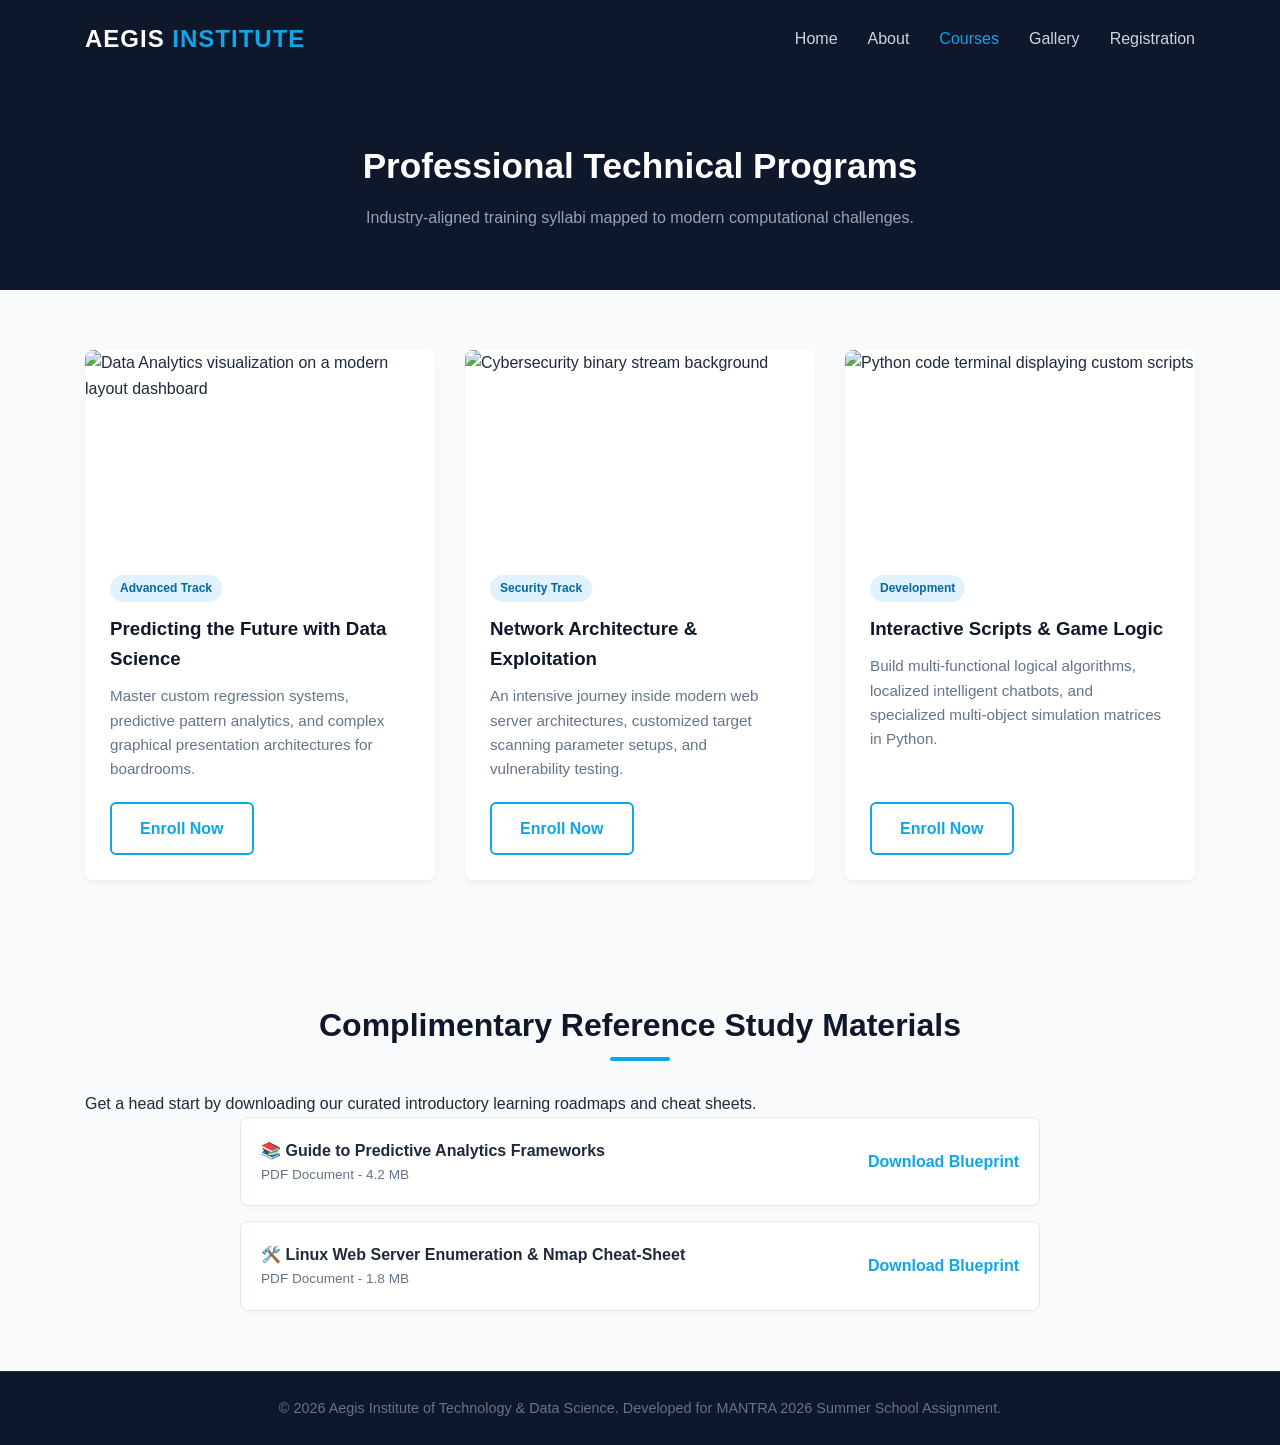
==== courses.html @ f248af70 "Add files via upload" ====
<!DOCTYPE html>
<html lang="en">
<head>
    <meta charset="UTF-8">
    <meta name="viewport" content="width=device-width, initial-scale=1.0">
    <title>Our Courses & Study Materials | Aegis Institute</title>
    <meta name="description" content="Explore our technical tracks: Predictive Analytics, Cybersecurity, and Interactive System Development. Download core study syllabi.">
    <meta name="keywords" content="Data Science Courses, Cybersecurity Training, Interactive Physics Scripting">
    <link rel="stylesheet" href="style.css">
</head>
<body>
    <header>
        <nav class="navbar">
            <div class="logo">AEGIS <span>INSTITUTE</span></div>
            <ul class="nav-links" id="navLinks">
                <li><a href="index.html">Home</a></li>
                <li><a href="about.html">About</a></li>
                <li><a href="courses.html" class="active">Courses</a></li>
                <li><a href="gallery.html">Gallery</a></li>
                <li><a href="contact.html">Registration</a></li>
            </ul>
            <div class="menu-toggle" id="menuToggle">
                <span></span>
                <span></span>
                <span></span>
            </div>
        </nav>
    </header>

    <main>
        <section class="page-header">
            <div class="container">
                <h1>Professional Technical Programs</h1>
                <p>Industry-aligned training syllabi mapped to modern computational challenges.</p>
            </div>
        </section>

        <!-- Programs Grid -->
        <section class="courses-list">
            <div class="container">
                <div class="grid-3">
                    <!-- Course 1 -->
                    <div class="course-card">
                        <img src="https://images.unsplash.com/photo-1551288049-bebda4e38f71?auto=format&fit=crop&w=400&q=80" alt="Data Analytics visualization on a modern layout dashboard" class="course-img">
                        <div class="course-body">
                            <span class="badge">Advanced Track</span>
                            <h3>Predicting the Future with Data Science</h3>
                            <p>Master custom regression systems, predictive pattern analytics, and complex graphical presentation architectures for boardrooms.</p>
                            <div class="course-footer">
                                <a href="contact.html" class="btn btn-secondary">Enroll Now</a>
                            </div>
                        </div>
                    </div>

                    <!-- Course 2 -->
                    <div class="course-card">
                        <img src="https://images.unsplash.com/photo-1526374965328-7f61d4dc18c5?auto=format&fit=crop&w=400&q=80" alt="Cybersecurity binary stream background" class="course-img">
                        <div class="course-body">
                            <span class="badge">Security Track</span>
                            <h3>Network Architecture & Exploitation</h3>
                            <p>An intensive journey inside modern web server architectures, customized target scanning parameter setups, and vulnerability testing.</p>
                            <div class="course-footer">
                                <a href="contact.html" class="btn btn-secondary">Enroll Now</a>
                            </div>
                        </div>
                    </div>

                    <!-- Course 3 -->
                    <div class="course-card">
                        <img src="https://images.unsplash.com/photo-1515879218367-8466d910aaa4?auto=format&fit=crop&w=400&q=80" alt="Python code terminal displaying custom scripts" class="course-img">
                        <div class="course-body">
                            <span class="badge">Development</span>
                            <h3>Interactive Scripts & Game Logic</h3>
                            <p>Build multi-functional logical algorithms, localized intelligent chatbots, and specialized multi-object simulation matrices in Python.</p>
                            <div class="course-footer">
                                <a href="contact.html" class="btn btn-secondary">Enroll Now</a>
                            </div>
                        </div>
                    </div>
                </div>
            </div>
        </section>

        <!-- Study Materials Download Area -->
        <section class="materials-section">
            <div class="container">
                <h2>Complimentary Reference Study Materials</h2>
                <p class="section-desc">Get a head start by downloading our curated introductory learning roadmaps and cheat sheets.</p>
                <div class="materials-list">
                    <div class="material-item">
                        <div class="material-info">
                            <strong>📚 Guide to Predictive Analytics Frameworks</strong>
                            <span>PDF Document - 4.2 MB</span>
                        </div>
                        <a href="#" class="download-link" onclick="alert('Your introductory curriculum handbook is downloading!'); return false;">Download Blueprint</a>
                    </div>
                    <div class="material-item">
                        <div class="material-info">
                            <strong>🛠️ Linux Web Server Enumeration & Nmap Cheat-Sheet</strong>
                            <span>PDF Document - 1.8 MB</span>
                        </div>
                        <a href="#" class="download-link" onclick="alert('Your core scanning protocol reference sheets are downloading!'); return false;">Download Blueprint</a>
                    </div>
                </div>
            </div>
        </section>
    </main>

    <footer>
        <div class="container">
            <p>&copy; 2026 Aegis Institute of Technology & Data Science. Developed for MANTRA 2026 Summer School Assignment.</p>
        </div>
    </footer>

    <script src="script.js"></script>
</body>
</html>
---- style.css ----
/* Base Elements & Universal Resets */
*, *::before, *::after {
    box-sizing: border-box;
    margin: 0;
    padding: 0;
}

body {
    font-family: 'Segoe UI', Tahoma, Geneva, Verdana, sans-serif;
    line-height: 1.6;
    background-color: #f8fafc;
    color: #1e293b;
    display: flex;
    flex-direction: column;
    min-height: 100vh;
}

main {
    flex: 1;
}

.container {
    width: 90%;
    max-width: 1140px;
    margin: 0 auto;
    padding: 0 15px;
}

/* Typography Helpers */
h1, h2, h3 {
    color: #0f172a;
    font-weight: 700;
}
h2 {
    font-size: 2rem;
    text-align: center;
    margin-bottom: 30px;
    position: relative;
    padding-bottom: 10px;
}
h2::after {
    content: '';
    position: absolute;
    bottom: 0;
    left: 50%;
    transform: translateX(-50%);
    width: 60px;
    height: 4px;
    background-color: #0ea5e9;
    border-radius: 2px;
}

/* Nav Bar Structure */
header {
    background-color: #0f172a;
    position: sticky;
    top: 0;
    z-index: 1000;
    box-shadow: 0 4px 6px -1px rgba(0, 0, 0, 0.1);
}

.navbar {
    display: flex;
    justify-content: space-between;
    align-items: center;
    max-width: 1140px;
    margin: 0 auto;
    padding: 20px 15px;
}

.logo {
    color: #fff;
    font-size: 1.5rem;
    font-weight: 800;
    letter-spacing: 1px;
}

.logo span {
    color: #0ea5e9;
}

.nav-links {
    display: flex;
    list-style: none;
    gap: 30px;
}

.nav-links a {
    color: #cbd5e1;
    text-decoration: none;
    font-weight: 500;
    font-size: 1rem;
    transition: color 0.3s ease;
}

.nav-links a:hover, .nav-links a.active {
    color: #0ea5e9;
}

.menu-toggle {
    display: none;
    flex-direction: column;
    gap: 5px;
    cursor: pointer;
}

.menu-toggle span {
    width: 25px;
    height: 3px;
    background-color: #fff;
    border-radius: 2px;
    transition: all 0.3s ease;
}

/* Buttons */
.btn {
    display: inline-block;
    padding: 12px 28px;
    font-weight: 600;
    text-decoration: none;
    border-radius: 6px;
    cursor: pointer;
    transition: all 0.3s ease;
    border: none;
    text-align: center;
}

.btn-primary {
    background-color: #0ea5e9;
    color: #fff;
}

.btn-primary:hover {
    background-color: #0284c7;
    transform: translateY(-2px);
}

.btn-secondary {
    background-color: transparent;
    border: 2px solid #0ea5e9;
    color: #0ea5e9;
}

.btn-secondary:hover {
    background-color: #0ea5e9;
    color: #fff;
}

.full-btn {
    width: 100%;
}

/* Hero Banner Layout */
.hero {
    padding: 100px 0;
    text-align: center;
    color: #fff;
    display: flex;
    align-items: center;
    justify-content: center;
    min-height: 450px;
}

.hero-content h1 {
    color: #fff;
    font-size: 2.8rem;
    margin-bottom: 20px;
}

.hero-content p {
    font-size: 1.2rem;
    color: #94a3b8;
    max-width: 700px;
    margin: 0 auto 30px auto;
}

/* Layout Grid utilities */
.grid-3 {
    display: grid;
    grid-template-columns: repeat(auto-fit, minmax(300px, 1fr));
    gap: 30px;
}

.highlights-section, .announcements-section, .faq-section, .about-content, .timetable-section, .courses-list, .materials-section, .gallery-section, .contact-section {
    padding: 60px 0;
}

.announcements-section {
    background-color: #f1f5f9;
}

/* Card Elements */
.card {
    background: #fff;
    padding: 30px;
    border-radius: 8px;
    box-shadow: 0 4px 6px -1px rgba(0, 0, 0, 0.05);
    text-align: center;
    transition: transform 0.3s ease;
}

.card:hover {
    transform: translateY(-5px);
}

.card-icon {
    font-size: 2.5rem;
    margin-bottom: 15px;
}

.card h3 {
    margin-bottom: 12px;
}

/* Announcement Layout */
.announcement-box {
    background: #fff;
    border-left: 5px solid #0ea5e9;
    border-radius: 0 8px 8px 0;
    box-shadow: 0 4px 6px -1px rgba(0, 0, 0, 0.05);
    padding: 10px 30px;
}

.announcement-item {
    padding: 20px 0;
}

.announcement-item:not(:last-child) {
    border-bottom: 1px solid #e2e8f0;
}

.announcement-item .date {
    font-size: 0.85rem;
    color: #64748b;
    font-weight: 600;
}

/* Course Cards Specifics */
.course-card {
    background: #fff;
    border-radius: 8px;
    overflow: hidden;
    box-shadow: 0 4px 6px -1px rgba(0, 0, 0, 0.05);
    display: flex;
    flex-direction: column;
}

.course-img {
    width: 100%;
    height: 200px;
    object-fit: cover;
}

.course-body {
    padding: 25px;
    display: flex;
    flex-direction: column;
    flex: 1;
}

.badge {
    align-self: flex-start;
    background-color: #e0f2fe;
    color: #0369a1;
    font-size: 0.75rem;
    padding: 4px 10px;
    border-radius: 50px;
    font-weight: 600;
    margin-bottom: 12px;
}

.course-body h3 {
    margin-bottom: 10px;
}

.course-body p {
    color: #64748b;
    font-size: 0.95rem;
    margin-bottom: 20px;
    flex: 1;
}

/* Study Materials Downloads */
.materials-list {
    display: flex;
    flex-direction: column;
    gap: 15px;
    max-width: 800px;
    margin: 0 auto;
}

.material-item {
    background: #fff;
    padding: 20px;
    border-radius: 8px;
    display: flex;
    justify-content: space-between;
    align-items: center;
    box-shadow: 0 2px 4px rgba(0,0,0,0.02);
    border: 1px solid #e2e8f0;
}

.material-info {
    display: flex;
    flex-direction: column;
}

.material-info span {
    font-size: 0.85rem;
    color: #64748b;
}

.download-link {
    color: #0ea5e9;
    text-decoration: none;
    font-weight: 600;
}

.download-link:hover {
    text-decoration: underline;
}

/* Accordion FAQs (JS Triggered Feature) */
.faq-container {
    max-width: 750px;
    margin: 0 auto;
    display: flex;
    flex-direction: column;
    gap: 15px;
}

.faq-item {
    background: #fff;
    border-radius: 6px;
    border: 1px solid #e2e8f0;
    overflow: hidden;
}

.faq-question {
    width: 100%;
    background: none;
    border: none;
    text-align: left;
    padding: 20px;
    font-size: 1.05rem;
    font-weight: 600;
    color: #0f172a;
    cursor: pointer;
    display: flex;
    justify-content: space-between;
    align-items: center;
    transition: background-color 0.2s;
}

.faq-question:hover {
    background-color: #f8fafc;
}

.faq-question::after {
    content: '+';
    font-size: 1.3rem;
    color: #0ea5e9;
}

.faq-item.active .faq-question::after {
    content: '−';
}

.faq-answer {
    max-height: 0;
    overflow: hidden;
    transition: max-height 0.3s ease-out;
    background-color: #f8fafc;
}

.faq-answer p {
    padding: 20px;
    color: #475569;
    font-size: 0.95rem;
    border-top: 1px solid #e2e8f0;
}

.faq-item.active .faq-answer {
    max-height: 200px;
}

/* About Layout Matrix */
.page-header {
    background-color: #0f172a;
    color: #fff;
    padding: 60px 0;
    text-align: center;
}

.page-header h1 {
    color: #fff;
    font-size: 2.2rem;
    margin-bottom: 10px;
}

.page-header p {
    color: #94a3b8;
}

.about-grid {
    display: grid;
    grid-template-columns: 1fr 1fr;
    gap: 50px;
    align-items: center;
}

.text-block p {
    margin-bottom: 15px;
    color: #475569;
}

.responsive-img {
    width: 100%;
    border-radius: 8px;
    box-shadow: 0 10px 15px -3px rgba(0, 0, 0, 0.1);
}

/* Elegant Table Frameworks */
.table-responsive {
    overflow-x: auto;
    margin-top: 20px;
}

.styled-table {
    width: 100%;
    border-collapse: collapse;
    background: #fff;
    border-radius: 8px;
    overflow: hidden;
    box-shadow: 0 4px 6px -1px rgba(0, 0, 0, 0.05);
}

.styled-table thunderstorms, .styled-table th, .styled-table td {
    padding: 15px 20px;
    text-align: left;
}

.styled-table th {
    background-color: #0f172a;
    color: #fff;
    font-weight: 600;
}

.styled-table tbody tr:not(:last-child) {
    border-bottom: 1px solid #e2e8f0;
}

.styled-table tbody tr:nth-child(even) {
    background-color: #f8fafc;
}

/* Gallery Block styles */
.gallery-grid {
    display: grid;
    grid-template-columns: repeat(auto-fill, minmax(320px, 1fr));
    gap: 25px;
}

.gallery-card {
    background: #fff;
    border-radius: 8px;
    overflow: hidden;
    box-shadow: 0 4px 6px -1px rgba(0, 0, 0, 0.05);
}

.gallery-card img {
    width: 100%;
    height: 240px;
    object-fit: cover;
    display: block;
    transition: transform 0.4s ease;
}

.gallery-card:hover img {
    transform: scale(1.04);
}

.gallery-caption {
    padding: 15px;
    font-weight: 600;
    font-size: 0.95rem;
    color: #334155;
    background-color: #fff;
    border-top: 1px solid #f1f5f9;
}

/* Contact layout and validation styles */
.contact-wrapper {
    display: grid;
    grid-template-columns: 1fr 1.5fr;
    gap: 40px;
    background: #fff;
    padding: 40px;
    border-radius: 12px;
    box-shadow: 0 4px 6px -1px rgba(0, 0, 0, 0.05);
}

.contact-info-panel {
    background-color: #0f172a;
    color: #fff;
    padding: 30px;
    border-radius: 8px;
}

.contact-info-panel h2 {
    color: #fff;
    text-align: left;
    margin-bottom: 20px;
    font-size: 1.5rem;
}
.contact-info-panel h2::after {
    left: 0;
    transform: none;
}

.info-block {
    margin-top: 25px;
}

.info-block p {
    color: #cbd5e1;
    font-size: 0.95rem;
}

.form-panel h2 {
    text-align: left;
    font-size: 1.5rem;
    margin-bottom: 10px;
}
.form-panel h2::after {
    left: 0;
    transform: none;
}

.form-panel p {
    color: #64748b;
    margin-bottom: 25px;
}

.form-group {
    margin-bottom: 20px;
}

.form-group label {
    display: block;
    font-weight: 600;
    margin-bottom: 8px;
    font-size: 0.9rem;
}

.form-group input, .form-group select, .form-group textarea {
    width: 100%;
    padding: 12px;
    border: 1px solid #cbd5e1;
    border-radius: 6px;
    font-family: inherit;
    font-size: 0.95rem;
    background-color: #f8fafc;
    transition: border-color 0.2s;
}

.form-group input:focus, .form-group select:focus, .form-group textarea:focus {
    outline: none;
    border-color: #0ea5e9;
    background-color: #fff;
}

.error-msg {
    color: #ef4444;
    font-size: 0.8rem;
    display: none;
    margin-top: 5px;
}

.form-group.invalid input, .form-group.invalid select {
    border-color: #ef4444;
    background-color: #fef2f2;
}

.form-group.invalid .error-msg {
    display: block;
}

.form-status-message {
    padding: 12px;
    border-radius: 6px;
    margin-bottom: 15px;
    font-weight: 600;
    font-size: 0.95rem;
    display: none;
}

.form-status-message.success {
    display: block;
    background-color: #dcfce7;
    color: #15803d;
    border: 1px solid #bbf7d0;
}

/* Footer Section */
footer {
    background-color: #0f172a;
    color: #64748b;
    padding: 25px 0;
    text-align: center;
    font-size: 0.9rem;
    border-top: 1px solid #1e293b;
    margin-top: auto;
}

/* Responsive Media Queries breakpoint constraints */
@media (max-width: 992px) {
    .about-grid, .contact-wrapper {
        grid-template-columns: 1fr;
    }
    .hero-content h1 {
        font-size: 2.2rem;
    }
}

@media (max-width: 768px) {
    .menu-toggle {
        display: flex;
    }

    .nav-links {
        display: none;
        width: 100%;
        flex-direction: column;
        background-color: #0f172a;
        position: absolute;
        top: 74px;
        left: 0;
        padding: 20px;
        box-shadow: 0 10px 15px -3px rgba(0, 0, 0, 0.1);
        gap: 15px;
    }

    .nav-links.active {
        display: flex;
    }

    .navbar {
        position: relative;
    }
    
    /* Burger transformation animations */
    .menu-toggle.active span:nth-child(1) {
        transform: translateY(8px) rotate(45deg);
    }
    .menu-toggle.active span:nth-child(2) {
        opacity: 0;
    }
    .menu-toggle.active span:nth-child(3) {
        transform: translateY(-8px) rotate(-45deg);
    }
}
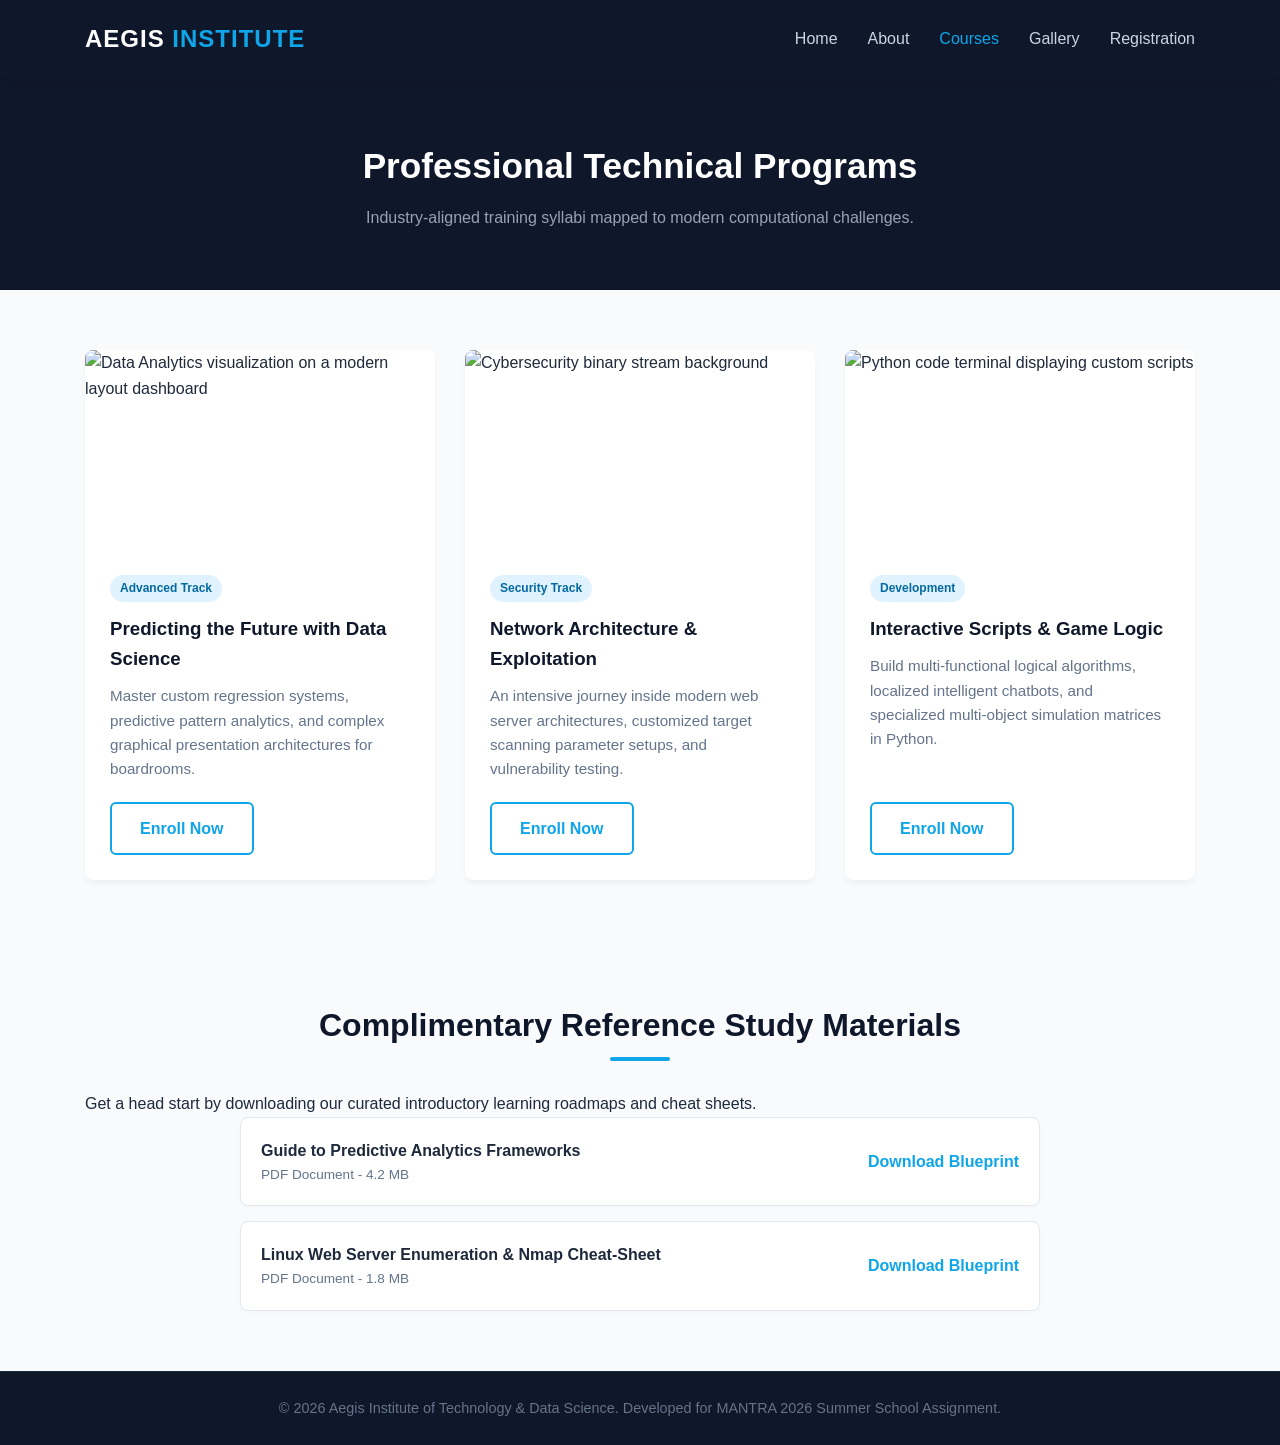
==== commit fdccddb0: "Update courses.html" ====
--- a/courses.html
+++ b/courses.html
@@ -89,14 +89,14 @@
                 <div class="materials-list">
                     <div class="material-item">
                         <div class="material-info">
-                            <strong>📚 Guide to Predictive Analytics Frameworks</strong>
+                            <strong>Guide to Predictive Analytics Frameworks</strong>
                             <span>PDF Document - 4.2 MB</span>
                         </div>
                         <a href="#" class="download-link" onclick="alert('Your introductory curriculum handbook is downloading!'); return false;">Download Blueprint</a>
                     </div>
                     <div class="material-item">
                         <div class="material-info">
-                            <strong>🛠️ Linux Web Server Enumeration & Nmap Cheat-Sheet</strong>
+                            <strong>Linux Web Server Enumeration & Nmap Cheat-Sheet</strong>
                             <span>PDF Document - 1.8 MB</span>
                         </div>
                         <a href="#" class="download-link" onclick="alert('Your core scanning protocol reference sheets are downloading!'); return false;">Download Blueprint</a>
@@ -114,4 +114,4 @@
 
     <script src="script.js"></script>
 </body>
-</html>+</html>
